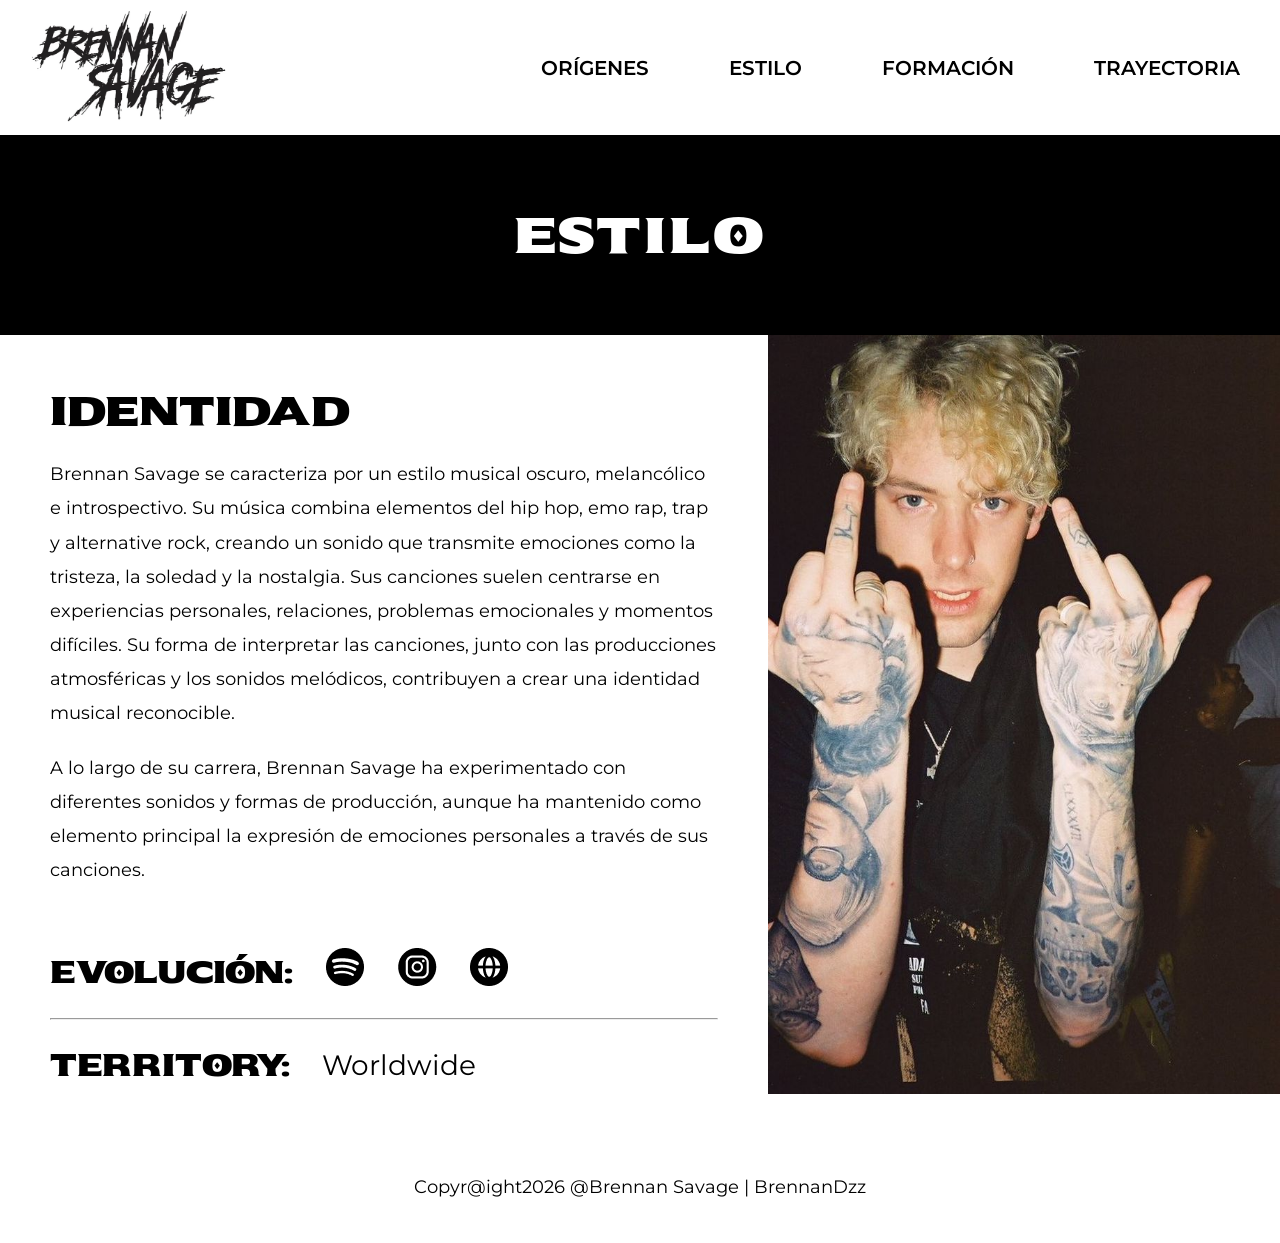
==== estilo.html @ d075350f "feat: add initial website files" ====
<!doctype html>
<html lang="es">
  <head>
    <meta charset="UTF-8" />
    <meta name="viewport" content="width=device-width, initial-scale=1.0" />
    <link rel="stylesheet" href="Css/style.css" />
    <link rel="preconnect" href="https://fonts.googleapis.com" />
    <link rel="preconnect" href="https://fonts.gstatic.com" crossorigin />
    <link
      href="https://fonts.googleapis.com/css2?family=Sekuya&display=swap"
      rel="stylesheet" />
    <link
      href="https://fonts.googleapis.com/css2?family=Montserrat:ital,wght@0,100..900;1,100..900&family=Sekuya&display=swap"
      rel="stylesheet" />

    <title>Brennan Sabvage</title>
  </head>
  <body>
    <div class="contenedor contenedor-estilo">
      <header>
        <img
          class="logo"
          src="Img/Logo-Brennan-Savage.webp"
          alt="logo del artista Brennan Savage" />
        <nav class="menu-nav">
          <ul>
            <li>
              <a href="index.html" target="_blank"
                rel="noopener noreferrer">Orígenes</a>
            </li>
            <li>
              <a href="estilo.html" target="_blank"
                rel="noopener noreferrer">Estilo</a>
            </li>
            <li>
              <a href="formacion.html" target="_blank"
                rel="noopener noreferrer">Formación</a>
            </li>
            <li>
              <a
                href="trayectoria.html"
                target="_blank"
                rel="noopener noreferrer">Trayectoria</a>
            </li>
          </ul>
        </nav>
      </header>
      <div class="titulo"><h1>Estilo</h1></div>
      <main>
        <h2>Identidad</h2>
        <p>
          Brennan Savage se caracteriza por un estilo musical oscuro,
          melancólico e introspectivo. Su música combina elementos del hip hop,
          emo rap, trap y alternative rock, creando un sonido que transmite
          emociones como la tristeza, la soledad y la nostalgia. Sus canciones
          suelen centrarse en experiencias personales, relaciones, problemas
          emocionales y momentos difíciles. Su forma de interpretar las
          canciones, junto con las producciones atmosféricas y los sonidos
          melódicos, contribuyen a crear una identidad musical reconocible.
        </p>
        <p>
          A lo largo de su carrera, Brennan Savage ha experimentado con
          diferentes sonidos y formas de producción, aunque ha mantenido como
          elemento principal la expresión de emociones personales a través de
          sus canciones.
        </p>
        <section class="redes-sociales">
          <h3>Evolución:</h3>
          <ul>
            <li>
              <a
                href="https://open.spotify.com/intl-es/artist/6SSmy635N3a4oWmPk85xpK"
                target="_blank"><img src="Img/spotify.png"
                  alt="Simbolo de spotify" /></a>
            </li>
            <li>
              <a
                href="https://www.instagram.com/brennansavage/?hl=es"
                target="_blank"
                rel="noopener noreferrer"><img src="Img/instagram.png"
                  alt="Simbolo de Instagram" /></a>
            </li>
            <li>
              <a
                href="https://www.youtube.com/brennansavage"
                target="_blank"
                rel="noopener noreferrer"><img src="Img/global.png"
                  alt="Simbolo del mundo" /></a>
            </li>
          </ul>
        </section>
        <hr />
        <section class="redes-sociales-2">
          <h3>Territory:</h3>
          <p>Worldwide</p>
        </section>
      </main>

      <aside class="Imagen-aside invertido">
        <img
          class="Fotografia-Brennan"
          src="Img/Brennan-Estilo.jpg"
          alt="Fotografía estilo de Brennan Savage" />
      </aside>

      <footer>
        <p>
          Copyr@ight2026 @Brennan Savage |
          <a href="https://github.com/BrennanDzz/BrennanDzz1"
            target="_blank">BrennanDzz</a>
        </p>
      </footer>
    </div>
  </body>
</html>
---- Css/style.css ----
/* Selecciona todos los elementos, antes y después */
*,
*::before,
*::after {
  box-sizing: border-box;
  /* Incluye el padding y border en el ancho total */
  margin: 0;
  /* Elimina márgenes heredados */
  padding: 0;
  /* Elimina rellenos heredados */
}

/* --- */

/* Generales */
h1,
h2,
h3,
h4,
h5,
h6 {
  font-family: "Sekuya", system-ui;
  font-weight: 400;
  font-style: normal;
}

p,
a,
span,
li {
  font-size: 18px;
  font-family: "Montserrat";
  line-height: 1.8;
  margin-bottom: 10px;
}

ul li {
  list-style: none;
  margin-bottom: 0;
}

li a {
  text-decoration: none;
  font-size: 20px;
  color: black;
}

/* --- */

/* Contenedor */
.contenedor {
  max-width: 1800px;
  display: grid;
  grid-template-columns: repeat(3, 1fr);
  grid-template-rows: repeat(4, auto);
  grid-template-areas:
    "header header header"
    "titulo titulo titulo"
    "aside main main "
    "footer footer footer";
}



.contenedor-estilo {
  grid-template-areas:
    "header header header"
    "titulo titulo titulo"
    "main main aside "
    "footer footer footer";
}

.contenedor-trayectoria {

  grid-template-areas:
    "header header header"
    "titulo titulo titulo"
    "main main main"
    "footer footer footer";
}


/* --- */

/* Header  */
header {
  display: flex;
  justify-content: space-between;
  grid-area: header;

}

.menu-nav {

  grid-area: nav;
  display: flex;

}

.menu-nav ul {
  display: flex;


}

.menu-nav a {
  padding: 20px 40px;

}

header ul li {
  display: flex;
  margin-bottom: 0;
}

header ul li a {
  font-weight: 600;
  text-transform: uppercase;
  display: flex;
  align-items: center;
  margin-bottom: 0;
}

header ul li:hover {
  background-color: black;
}

header ul li:hover a {
  color: white;
}

.logo {
  width: 200px;
  margin-left: 30px;
}



/* --- */

/* Div */
.titulo {
  grid-area: titulo;
  background-color: rgba(18, 18, 18, .6);

}

div h1 {
  height: 200px;
  background-color: black;
  display: flex;
  align-items: center;
  justify-content: center;
  color: white;
  font-size: 50px;
  letter-spacing: 3px;
  grid-area: titulo;
}

.hero {
  position: relative;
  background:
    linear-gradient(rgba(0, 0, 0, 0.5), rgba(0, 0, 0, 0.5)),
    url("../Img/b-savage-ig-panoramica.webp");
  background-size: cover;
  background-position: center;
  height: 100vh;
}


/* 
.hero .difuminado{
  position: absolute;
  background-color: rgba(255, 255, 255, 0);
  z-index: 3;
  height: 100vh;
  width: 100vw;
  bottom: -500px;
  backdrop-filter: blur(5px);
  
    
}
 */
/* --- */

/* Main | Redes Sociales */
main {
  grid-area: main;
  padding: 50px;

}

main h2,
main>p {
  margin-bottom: 20px;
}

main>p {
  line-height: 1.9;
}

main section p {
  margin-bottom: 0;
}

main h2 {
  font-size: 40px;
}


.main-trayectoria {
  background-color: black;
  max-width: 1800px;
  color: white;
  margin: 0;
  grid-area: main;
  padding: 0px;
  display: grid;
  grid-template-columns: repeat(2, 1fr);
  grid-template-rows: repeat(auto, 1fr);
  grid-template-areas:
    "nube-1 nube-1"
    "section-1 section-2"
    "section-1 section-3"
    "nube-2 nube-2"
  ;

  position: relative;


}

.nubes-1 {
  grid-area: nube-1;
  margin-top: -20px;


}

.nubes-2 {
  grid-area: nube-2;
  margin-bottom: 0px;

}

.section-1 {
  grid-area: section-1;
  margin: 0 auto;
}

.section-2 {
  grid-area: section-2;
  margin: 0 auto;
}

.section-3 {
  grid-area: section-3;
  margin: 0 auto;

  transform: rotate(180deg);

}

.nubes-1,
.nubes-2 {
  position: relative;
  width: 100%;
  z-index: 30;
}

.main-trayectoria section {
  padding: 20px;
}

.main-trayectoria section ol {
  padding-left: 30px;
}

.main-trayectoria section ol li {
  margin: 0;
  font-size: 14px;
}

.main-trayectoria span {
  color: #ad030f;
}



.redes-sociales {
  display: flex;
  column-gap: 32px;
  padding-top: 40px;
  align-items: center;
}

.redes-sociales a,
.redes-sociales-2 a {
  display: block;
  margin-bottom: 0;
}

.redes-sociales ul {
  display: flex;
  column-gap: 32px;
}

.redes-sociales-2 {
  display: flex;
  column-gap: 32px;
  align-items: center;
}

.redes-sociales-2 p {
  font-size: 28px;
}

.redes-sociales h3,
.redes-sociales-2 h3 {
  font-size: 30px;
}

hr {
  border: 2px solid bottom;
  margin: 20px 0;
}

/* --- */

/* Aside | Aside - Img */
aside {
  grid-area: aside;
}

.Imagen-aside .Fotografia-Brennan {
  width: 40vw;
  max-width: 1200px;
}


/* Footer */

footer {
  display: flex;
  justify-content: center;
  padding: 30px;
  grid-area: footer;
}

.vlog {
  padding: 0;
}

.background-img-vlog {
  background-image:

    url("../Img/Vlog-Brennan.png");
  background-size: cover;
  background-position: center;
  height: 100vh;
  width: 1800px;
}


footer a {
  color: black;
  text-decoration: none;
}

footer a:hover {
  color: gainsboro;
}

/* --- */
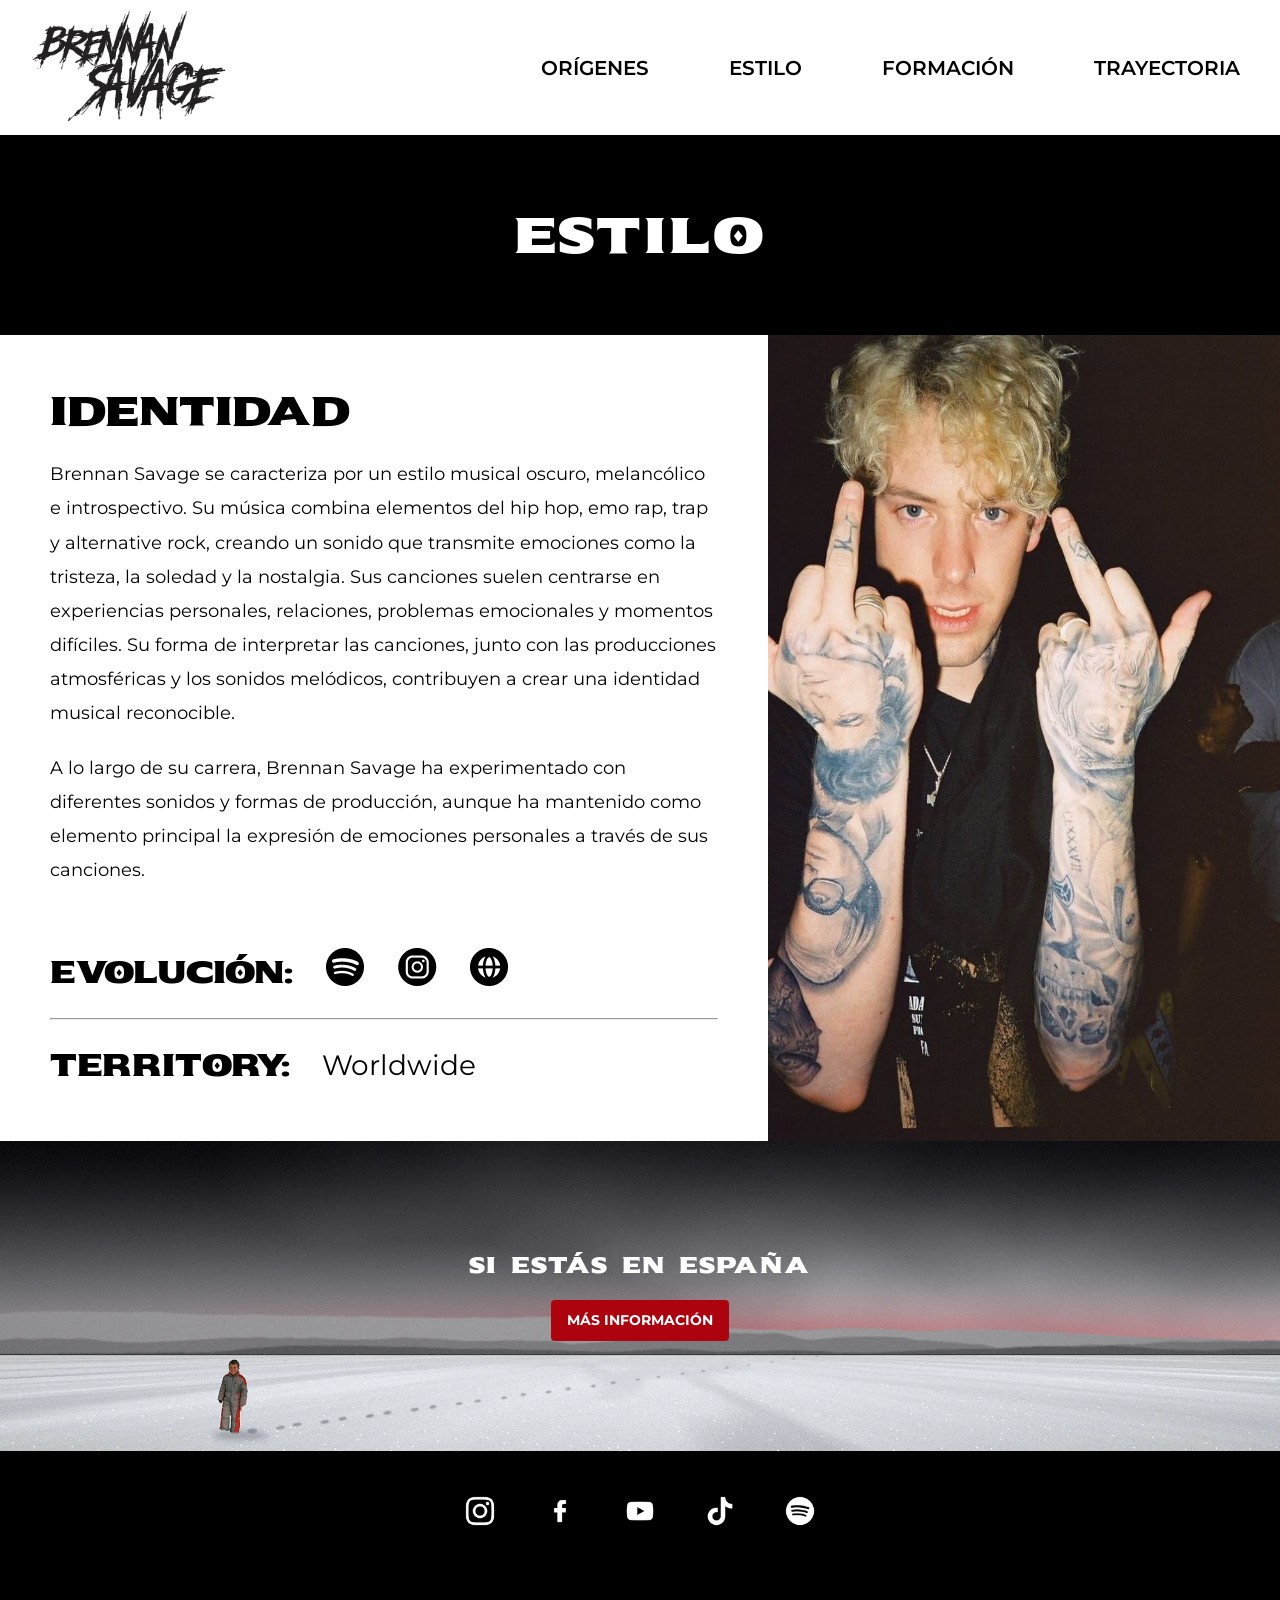
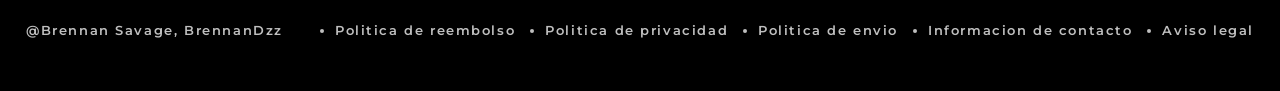
==== commit da254bf4: "feat: update style page footer" ====
--- a/estilo.html
+++ b/estilo.html
@@ -1,115 +1,130 @@
 <!doctype html>
 <html lang="es">
-  <head>
-    <meta charset="UTF-8" />
-    <meta name="viewport" content="width=device-width, initial-scale=1.0" />
-    <link rel="stylesheet" href="Css/style.css" />
-    <link rel="preconnect" href="https://fonts.googleapis.com" />
-    <link rel="preconnect" href="https://fonts.gstatic.com" crossorigin />
-    <link
-      href="https://fonts.googleapis.com/css2?family=Sekuya&display=swap"
-      rel="stylesheet" />
-    <link
-      href="https://fonts.googleapis.com/css2?family=Montserrat:ital,wght@0,100..900;1,100..900&family=Sekuya&display=swap"
-      rel="stylesheet" />
 
-    <title>Brennan Sabvage</title>
-  </head>
-  <body>
-    <div class="contenedor contenedor-estilo">
-      <header>
-        <img
-          class="logo"
-          src="Img/Logo-Brennan-Savage.webp"
-          alt="logo del artista Brennan Savage" />
-        <nav class="menu-nav">
-          <ul>
-            <li>
-              <a href="index.html" target="_blank"
-                rel="noopener noreferrer">Orígenes</a>
-            </li>
-            <li>
-              <a href="estilo.html" target="_blank"
-                rel="noopener noreferrer">Estilo</a>
-            </li>
-            <li>
-              <a href="formacion.html" target="_blank"
-                rel="noopener noreferrer">Formación</a>
-            </li>
-            <li>
-              <a
-                href="trayectoria.html"
-                target="_blank"
-                rel="noopener noreferrer">Trayectoria</a>
-            </li>
-          </ul>
-        </nav>
-      </header>
-      <div class="titulo"><h1>Estilo</h1></div>
-      <main>
-        <h2>Identidad</h2>
-        <p>
-          Brennan Savage se caracteriza por un estilo musical oscuro,
-          melancólico e introspectivo. Su música combina elementos del hip hop,
-          emo rap, trap y alternative rock, creando un sonido que transmite
-          emociones como la tristeza, la soledad y la nostalgia. Sus canciones
-          suelen centrarse en experiencias personales, relaciones, problemas
-          emocionales y momentos difíciles. Su forma de interpretar las
-          canciones, junto con las producciones atmosféricas y los sonidos
-          melódicos, contribuyen a crear una identidad musical reconocible.
-        </p>
-        <p>
-          A lo largo de su carrera, Brennan Savage ha experimentado con
-          diferentes sonidos y formas de producción, aunque ha mantenido como
-          elemento principal la expresión de emociones personales a través de
-          sus canciones.
-        </p>
-        <section class="redes-sociales">
-          <h3>Evolución:</h3>
-          <ul>
-            <li>
-              <a
-                href="https://open.spotify.com/intl-es/artist/6SSmy635N3a4oWmPk85xpK"
-                target="_blank"><img src="Img/spotify.png"
-                  alt="Simbolo de spotify" /></a>
-            </li>
-            <li>
-              <a
-                href="https://www.instagram.com/brennansavage/?hl=es"
-                target="_blank"
-                rel="noopener noreferrer"><img src="Img/instagram.png"
-                  alt="Simbolo de Instagram" /></a>
-            </li>
-            <li>
-              <a
-                href="https://www.youtube.com/brennansavage"
-                target="_blank"
-                rel="noopener noreferrer"><img src="Img/global.png"
-                  alt="Simbolo del mundo" /></a>
-            </li>
-          </ul>
-        </section>
-        <hr />
-        <section class="redes-sociales-2">
-          <h3>Territory:</h3>
-          <p>Worldwide</p>
-        </section>
-      </main>
+<head>
+  <meta charset="UTF-8" />
+  <meta name="viewport" content="width=device-width, initial-scale=1.0" />
+  <link rel="stylesheet" href="Css/style.css" />
+  <link rel="preconnect" href="https://fonts.googleapis.com" />
+  <link rel="preconnect" href="https://fonts.gstatic.com" crossorigin />
+  <link href="https://fonts.googleapis.com/css2?family=Sekuya&display=swap" rel="stylesheet" />
+  <link
+    href="https://fonts.googleapis.com/css2?family=Montserrat:ital,wght@0,100..900;1,100..900&family=Sekuya&display=swap"
+    rel="stylesheet" />
 
-      <aside class="Imagen-aside invertido">
-        <img
-          class="Fotografia-Brennan"
-          src="Img/Brennan-Estilo.jpg"
-          alt="Fotografía estilo de Brennan Savage" />
-      </aside>
+  <title>Brennan Sabvage</title>
+</head>
 
-      <footer>
-        <p>
-          Copyr@ight2026 @Brennan Savage |
-          <a href="https://github.com/BrennanDzz/BrennanDzz1"
-            target="_blank">BrennanDzz</a>
-        </p>
-      </footer>
+<body>
+  <div class="contenedor contenedor-estilo">
+    <header>
+      <img class="logo" src="Img/Logo-Brennan-Savage.webp" alt="logo del artista Brennan Savage" />
+      <nav class="menu-nav">
+        <ul>
+          <li>
+            <a href="index.html" target="_blank" rel="noopener noreferrer">Orígenes</a>
+          </li>
+          <li>
+            <a href="estilo.html" target="_blank" rel="noopener noreferrer">Estilo</a>
+          </li>
+          <li>
+            <a href="formacion.html" target="_blank" rel="noopener noreferrer">Formación</a>
+          </li>
+          <li>
+            <a href="trayectoria.html" target="_blank" rel="noopener noreferrer">Trayectoria</a>
+          </li>
+        </ul>
+      </nav>
+    </header>
+    <div class="titulo">
+      <h1>Estilo</h1>
     </div>
-  </body>
-</html>
+    <main>
+      <h2>Identidad</h2>
+      <p>
+        Brennan Savage se caracteriza por un estilo musical oscuro,
+        melancólico e introspectivo. Su música combina elementos del hip hop,
+        emo rap, trap y alternative rock, creando un sonido que transmite
+        emociones como la tristeza, la soledad y la nostalgia. Sus canciones
+        suelen centrarse en experiencias personales, relaciones, problemas
+        emocionales y momentos difíciles. Su forma de interpretar las
+        canciones, junto con las producciones atmosféricas y los sonidos
+        melódicos, contribuyen a crear una identidad musical reconocible.
+      </p>
+      <p>
+        A lo largo de su carrera, Brennan Savage ha experimentado con
+        diferentes sonidos y formas de producción, aunque ha mantenido como
+        elemento principal la expresión de emociones personales a través de
+        sus canciones.
+      </p>
+      <section class="redes-sociales">
+        <h3>Evolución:</h3>
+        <ul>
+          <li>
+            <a href="https://open.spotify.com/intl-es/artist/6SSmy635N3a4oWmPk85xpK" target="_blank"><img
+                src="Img/spotify.png" alt="Simbolo de spotify" /></a>
+          </li>
+          <li>
+            <a href="https://www.instagram.com/brennansavage/?hl=es" target="_blank" rel="noopener noreferrer"><img
+                src="Img/instagram.png" alt="Simbolo de Instagram" /></a>
+          </li>
+          <li>
+            <a href="https://www.youtube.com/brennansavage" target="_blank" rel="noopener noreferrer"><img
+                src="Img/global.png" alt="Simbolo del mundo" /></a>
+          </li>
+        </ul>
+      </section>
+      <hr />
+      <section class="redes-sociales-2">
+        <h3>Territory:</h3>
+        <p>Worldwide</p>
+      </section>
+    </main>
+
+    <aside class="Imagen-aside invertido">
+      <img class="Fotografia-Brennan" src="Img/Brennan-Estilo.jpg" alt="Fotografía estilo de Brennan Savage" />
+    </aside>
+
+    <footer class="vlog">
+      <div class="cta-footer">
+        <h5>Si estás en España</h5>
+        <a href="https://brennansavage.com" target="_blank">Más Información</a>
+      </div>
+      <div class="social-icon">
+        <a href="https://www.instagram.com/brennansavage/" target="_blank">
+          <img src="Img/ig-icon.png" alt="Icono de instagram">
+          <img src="Img/ig-icon-red.png" alt="Icono de instagram" class="icon-red">
+        </a>
+        <a href="https://www.facebook.com/brennansavagemusic/" target="_blank">
+          <img src="Img/fb-icon.png" alt="Icono de facebook">
+          <img src="Img/fb-icon-red.png" alt="Icono de facebook" class="icon-red">
+        </a>
+        <a href="https://www.youtube.com/brennansavage" target="_blank">
+          <img src="Img/yt-icon.png" alt="Icono de facebook">
+          <img src="Img/yt-icon-red.png" alt="Icono de Youtube" class="icon-red">
+        </a>
+        <a href="https://www.tiktok.com/@brennansavage" target="_blank">
+          <img src="Img/tiktok-icon.png" alt="Icono de facebook">
+          <img src="Img/tiktok-icon-red.png" alt="Icono de Tiktok" class="icon-red">
+        </a>
+        <a href="https://open.spotify.com/intl-es/artist/6SSmy635N3a4oWmPk85xpK" target="_blank">
+          <img src="Img/spotify-icon.png" alt="Icono de facebook">
+          <img src="Img/spotify-icon-red.png" alt="Icono de Spotify" class="icon-red">
+        </a>
+
+      </div>
+      <div class="textos-legales">
+        <small>@Brennan Savage, <a href="https://github.com/BrennanDzz" target="_blank">BrennanDzz</a></small>
+        <ul>
+          <li>Politica de reembolso</li>
+          <li>Politica de privacidad</li>
+          <li>Politica de envio</li>
+          <li>Informacion de contacto</li>
+          <li>Aviso legal</li>
+        </ul>
+      </div>
+    </footer>
+  </div>
+</body>
+
+</html>
--- a/Css/style.css
+++ b/Css/style.css
@@ -27,7 +27,8 @@
 p,
 a,
 span,
-li {
+li,
+small {
   font-size: 18px;
   font-family: "Montserrat";
   line-height: 1.8;
@@ -60,8 +61,6 @@
     "footer footer footer";
 }
 
-
-
 .contenedor-estilo {
   grid-template-areas:
     "header header header"
@@ -71,7 +70,6 @@
 }
 
 .contenedor-trayectoria {
-
   grid-template-areas:
     "header header header"
     "titulo titulo titulo"
@@ -79,7 +77,6 @@
     "footer footer footer";
 }
 
-
 /* --- */
 
 /* Header  */
@@ -87,25 +84,19 @@
   display: flex;
   justify-content: space-between;
   grid-area: header;
-
 }
 
 .menu-nav {
-
   grid-area: nav;
   display: flex;
-
 }
 
 .menu-nav ul {
   display: flex;
-
-
 }
 
 .menu-nav a {
   padding: 20px 40px;
-
 }
 
 header ul li {
@@ -134,15 +125,12 @@
   margin-left: 30px;
 }
 
-
-
 /* --- */
 
 /* Div */
 .titulo {
   grid-area: titulo;
-  background-color: rgba(18, 18, 18, .6);
-
+  background-color: black;
 }
 
 div h1 {
@@ -164,30 +152,14 @@
     url("../Img/b-savage-ig-panoramica.webp");
   background-size: cover;
   background-position: center;
-  height: 100vh;
-}
-
-
-/* 
-.hero .difuminado{
-  position: absolute;
-  background-color: rgba(255, 255, 255, 0);
-  z-index: 3;
-  height: 100vh;
-  width: 100vw;
-  bottom: -500px;
-  backdrop-filter: blur(5px);
-  
-    
-}
- */
-/* --- */
+  aspect-ratio: 16/9;
+  mask-image: linear-gradient(to bottom, #000 95%, transparent 100%);
+}
 
 /* Main | Redes Sociales */
 main {
   grid-area: main;
   padding: 50px;
-
 }
 
 main h2,
@@ -206,7 +178,6 @@
 main h2 {
   font-size: 40px;
 }
-
 
 .main-trayectoria {
   background-color: black;
@@ -215,32 +186,37 @@
   margin: 0;
   grid-area: main;
   padding: 0px;
+}
+
+.nubes-1,
+.nubes-2 {
+  width: 100%;
+}
+
+.div-nubes {
+  grid-area: nube;
+}
+
+.div-nubes .nubes-1 {
+  mask-image: linear-gradient(to top, #000 95%, transparent 100%);
+  position: relative;
+  top: -20px;
+}
+
+.main-trayectoria .div-secciones {
   display: grid;
   grid-template-columns: repeat(2, 1fr);
   grid-template-rows: repeat(auto, 1fr);
   grid-template-areas:
-    "nube-1 nube-1"
     "section-1 section-2"
-    "section-1 section-3"
-    "nube-2 nube-2"
-  ;
-
-  position: relative;
-
-
-}
-
-.nubes-1 {
-  grid-area: nube-1;
-  margin-top: -20px;
-
-
-}
-
-.nubes-2 {
-  grid-area: nube-2;
-  margin-bottom: 0px;
-
+    "section-1 section-3";
+
+  padding: 40px 0 40px 0;
+}
+
+.div-secciones li {
+  padding: 3px 0;
+  text-transform: uppercase;
 }
 
 .section-1 {
@@ -258,14 +234,6 @@
   margin: 0 auto;
 
   transform: rotate(180deg);
-
-}
-
-.nubes-1,
-.nubes-2 {
-  position: relative;
-  width: 100%;
-  z-index: 30;
 }
 
 .main-trayectoria section {
@@ -285,8 +253,6 @@
   color: #ad030f;
 }
 
-
-
 .redes-sociales {
   display: flex;
   column-gap: 32px;
@@ -330,13 +296,14 @@
 /* Aside | Aside - Img */
 aside {
   grid-area: aside;
-}
-
-.Imagen-aside .Fotografia-Brennan {
+  height: 100%;
+}
+
+aside .Fotografia-Brennan {
   width: 40vw;
+  height: inherit;
   max-width: 1200px;
 }
-
 
 /* Footer */
 
@@ -345,22 +312,9 @@
   justify-content: center;
   padding: 30px;
   grid-area: footer;
-}
-
-.vlog {
-  padding: 0;
-}
-
-.background-img-vlog {
-  background-image:
-
-    url("../Img/Vlog-Brennan.png");
-  background-size: cover;
-  background-position: center;
-  height: 100vh;
-  width: 1800px;
-}
-
+  flex-wrap: wrap;
+  max-width: 1800px;
+}
 
 footer a {
   color: black;
@@ -371,4 +325,220 @@
   color: gainsboro;
 }
 
-/* --- */+/* Footer | Pag. Trayectoria | Vlog | YT*/
+.vlog {
+  padding: 0;
+  background-color: black;
+  width: 100%;
+}
+
+.vlog-background-img {
+  background-image: url("../Img/Vlog-Brennan.png");
+  background-size: cover;
+  background-position: center;
+  width: inherit;
+  aspect-ratio: 16/9;
+}
+
+.yt-carrusel {
+  display: flex;
+  padding: 10px 30px;
+  width: inherit;
+  height: 300px;
+  gap: 20px;
+}
+
+.yt-item {
+  width: inherit;
+  background-size: cover;
+  background-position: center;
+  display: flex;
+  align-items: center;
+  justify-content: center;
+  position: relative;
+}
+
+.yt-item:hover {
+  cursor: pointer;
+}
+
+.yt-item:first-child {
+  background-image:
+    url("../Img/trayectoria-miniatura-bn-3.png");
+}
+
+.yt-item:nth-child(2) {
+  background-image:
+    url("../Img/trayectoria-miniatura-bn-2.png");
+}
+
+.yt-item:last-child {
+  background-image:
+    url("../Img/trayectoria-miniatura-bn-1.png");
+}
+
+.yt-item:first-child::after {
+  background-image: url("../Img/trayectoria-miniatura-3.jpg");
+}
+
+.yt-item:nth-child(2)::after {
+  background-image: url("../Img/trayectoria-miniatura-2.jpg");
+}
+
+.yt-item:last-child::after {
+  background-image: url("../Img/trayectoria-miniatura-1.jpg");
+}
+
+.yt-item:first-child::after,
+.yt-item:nth-child(2)::after,
+.yt-item:last-child::after {
+  content: "";
+  position: absolute;
+  inset: 0;
+  opacity: 0;
+  background-size: cover;
+  background-position: center;
+  z-index: 10;
+  transition: opacity 0.3s ease;
+}
+
+.yt-item:first-child:hover::after,
+.yt-item:nth-child(2):hover::after,
+.yt-item:last-child:hover::after {
+  opacity: 1;
+}
+
+
+.yt-item span {
+  background-color: #ad030f;
+  color: #fff;
+  width: 60px;
+  display: flex;
+  justify-content: center;
+  align-items: center;
+  font-size: 50px;
+  border-radius: 12px;
+  height: 40px;
+  margin: 0;
+  transition: transform 0.3s ease,
+    background-color 0.3s ease;
+  z-index: 30;
+
+}
+
+.yt-item:hover span {
+  transform: scale(1.1);
+  background-color: #d00010;
+}
+
+/* Footer | Pag. Trayectoria | CTA*/
+
+.cta-footer {
+  background-image: url("../Img/banner-nieve-footer.webp");
+  background-size: cover;
+  background-position: center;
+  width: inherit;
+  min-height: 310px;
+  display: flex;
+  flex-flow: column wrap;
+  align-items: center;
+  justify-content: center;
+  row-gap: 20px;
+}
+
+.cta-footer h5 {
+  font-size: 22px;
+  letter-spacing: 2px;
+}
+
+.cta-footer a {
+  margin-bottom: 0;
+  padding: 8px 16px;
+  background-color: #ad030f;
+  border-radius: 4px;
+  font-size: 14px;
+  font-weight: 700;
+  text-transform: uppercase;
+}
+
+.cta-footer a:hover {
+  background-color: #d00010;
+}
+
+.cta-footer>* {
+  color: #fff;
+
+}
+
+/* Footer | Pag. Trayectoria | Social icon */
+
+.social-icon {
+  width: inherit;
+  display: flex;
+  align-items: center;
+  justify-content: center;
+  padding: 20px 0;
+}
+
+.social-icon a {
+  margin-bottom: 0;
+}
+
+.social-icon img {
+  width: 80px;
+  display: block;
+}
+
+.social-icon .icon-red {
+  display: none;
+  transition: opacity 0.2 ease;
+}
+
+.social-icon a:hover .icon-red {
+  display: block;
+
+}
+
+.social-icon a:hover img:not(.icon-red) {
+  display: none;
+
+}
+
+
+/* Footer | Pag. Trayectoria | Textos Legales*/
+
+.textos-legales {
+  display: flex;
+  align-items: center;
+  justify-content: space-around;
+  min-height: 120px;
+  width: inherit;
+}
+
+.textos-legales * {
+  color: #FFFFFFBF;
+  font-size: .80rem;
+  margin-bottom: 0;
+  font-weight: 600;
+  letter-spacing: .099rem;
+}
+
+.textos-legales a:hover,
+.textos-legales li:hover {
+  text-decoration: underline;
+}
+
+.textos-legales ul {
+  display: flex;
+  flex-flow: wrap;
+  gap: 2px 30px;
+}
+
+.textos-legales ul li {
+  list-style: disc;
+}
+
+
+/* --- */
+
+/* Medua Query */
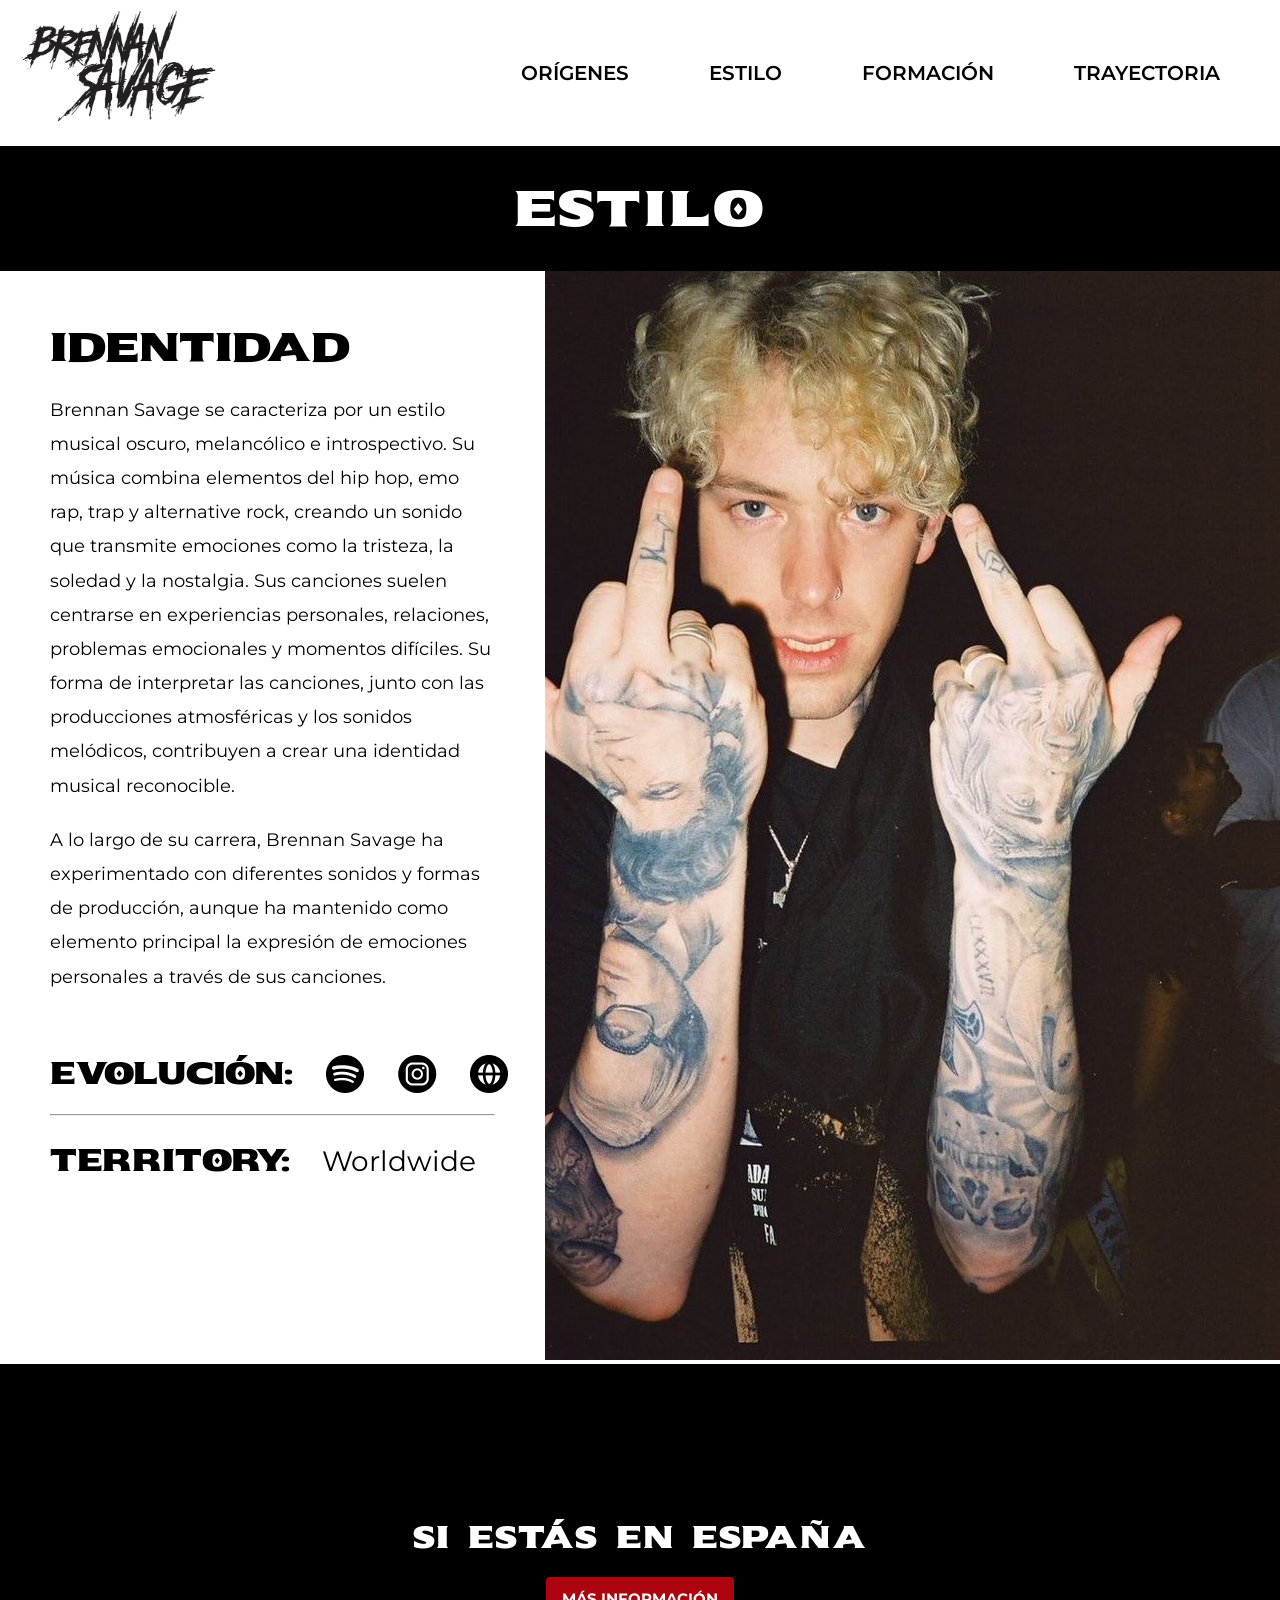
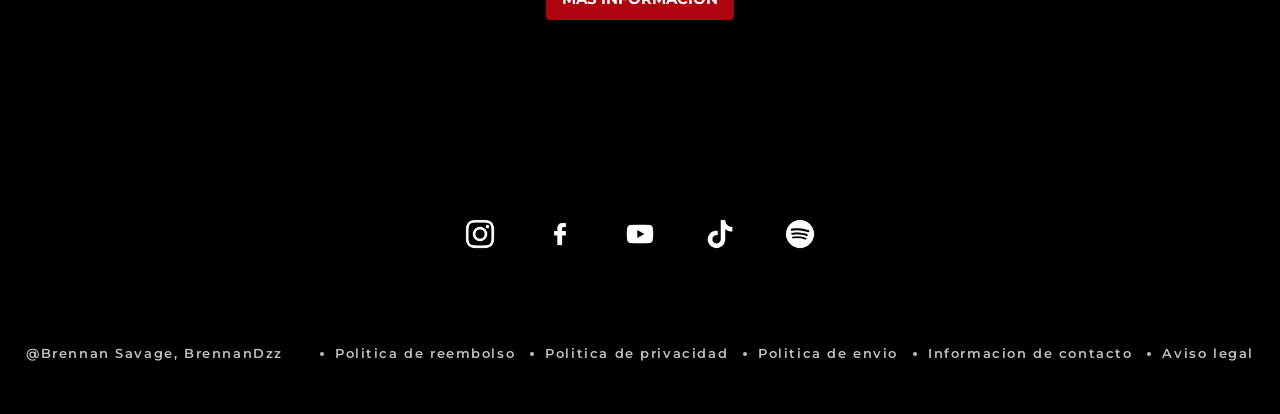
==== commit e50fde42: "feat: add responsive design to index page" ====
--- a/estilo.html
+++ b/estilo.html
@@ -18,7 +18,9 @@
 <body>
   <div class="contenedor contenedor-estilo">
     <header>
-      <img class="logo" src="Img/Logo-Brennan-Savage.webp" alt="logo del artista Brennan Savage" />
+      <a href="index.html"><img class="logo" src="Img/Logo-Brennan-Savage.webp"
+          alt="logo del artista Brennan Savage" /></a>
+
       <nav class="menu-nav">
         <ul>
           <li>
--- a/Css/style.css
+++ b/Css/style.css
@@ -25,7 +25,6 @@
 }
 
 p,
-a,
 span,
 li,
 small {
@@ -33,6 +32,12 @@
   font-family: "Montserrat";
   line-height: 1.8;
   margin-bottom: 10px;
+}
+
+a {
+  font-size: 18px;
+  font-family: "Montserrat";
+  line-height: 1.8;
 }
 
 ul li {
@@ -84,18 +89,21 @@
   display: flex;
   justify-content: space-between;
   grid-area: header;
-}
-
-.menu-nav {
+  position: relative;
+  width: inherit;
+  padding: 0 20px;
+}
+
+nav {
   grid-area: nav;
   display: flex;
 }
 
-.menu-nav ul {
-  display: flex;
-}
-
-.menu-nav a {
+nav ul {
+  display: flex;
+}
+
+nav a {
   padding: 20px 40px;
 }
 
@@ -109,7 +117,7 @@
   text-transform: uppercase;
   display: flex;
   align-items: center;
-  margin-bottom: 0;
+  justify-content: center;
 }
 
 header ul li:hover {
@@ -122,8 +130,15 @@
 
 .logo {
   width: 200px;
-  margin-left: 30px;
-}
+}
+
+/* Nav Mobile */
+.mobile {
+  display: none;
+}
+
+
+
 
 /* --- */
 
@@ -133,8 +148,8 @@
   background-color: black;
 }
 
-div h1 {
-  height: 200px;
+.titulo h1 {
+  padding: 30px;
   background-color: black;
   display: flex;
   align-items: center;
@@ -175,7 +190,7 @@
   margin-bottom: 0;
 }
 
-main h2 {
+h2 {
   font-size: 40px;
 }
 
@@ -262,7 +277,7 @@
 
 .redes-sociales a,
 .redes-sociales-2 a {
-  display: block;
+  display: flex;
   margin-bottom: 0;
 }
 
@@ -281,8 +296,7 @@
   font-size: 28px;
 }
 
-.redes-sociales h3,
-.redes-sociales-2 h3 {
+h3 {
   font-size: 30px;
 }
 
@@ -297,10 +311,11 @@
 aside {
   grid-area: aside;
   height: 100%;
-}
-
-aside .Fotografia-Brennan {
-  width: 40vw;
+  width: 100%;
+}
+
+aside .fotografia-brennan {
+  width: inherit;
   height: inherit;
   max-width: 1200px;
 }
@@ -330,6 +345,7 @@
   padding: 0;
   background-color: black;
   width: 100%;
+  height: 100%;
 }
 
 .vlog-background-img {
@@ -435,20 +451,25 @@
 
 .cta-footer {
   background-image: url("../Img/banner-nieve-footer.webp");
-  background-size: cover;
-  background-position: center;
-  width: inherit;
-  min-height: 310px;
+  background-size: 100% auto;
+  background-repeat: no-repeat;
+  background-position: 100% center;
+  background-attachment: fixed;
+  width: inherit;
+  min-height: 410px;
   display: flex;
   flex-flow: column wrap;
   align-items: center;
   justify-content: center;
   row-gap: 20px;
+  background-color: linear-gradient(to top, #000 95%, transparent 100%);
+
 }
 
 .cta-footer h5 {
-  font-size: 22px;
+  font-size: 30px;
   letter-spacing: 2px;
+  text-align: center;
 }
 
 .cta-footer a {
@@ -456,7 +477,7 @@
   padding: 8px 16px;
   background-color: #ad030f;
   border-radius: 4px;
-  font-size: 14px;
+  font-size: 15px;
   font-weight: 700;
   text-transform: uppercase;
 }
@@ -541,4 +562,120 @@
 
 /* --- */
 
-/* Medua Query */+
+/* Media query | Header */
+@media (max-width: 1200px) {
+
+  p{
+    font-size: 15px;
+  }
+  .redes-sociales-2 p{
+    font-size: 22px;
+  }
+  h2{
+    font-size: 30px;
+  }
+  h3, h5{
+    font-size: 22px;
+  }
+
+  main{
+    padding: 50px 20px;
+  }
+  /* Contenedor */
+  .contenedor {
+    max-width: 1200px;
+
+    grid-template-areas:
+      "header header header"
+      "titulo titulo titulo"
+      "main main main "
+      "aside aside aside"
+      "footer footer footer";
+  }
+
+  /* --- */
+  /* Header | Nav */
+  .desktop {
+    display: none;
+  }
+
+  .mobile {
+    display: flex;
+  }
+
+  .button-toggle {
+    display: block;
+    background: none;
+    border: none;
+    font-size: 3.75rem;
+    cursor: pointer;
+    color: black;
+  }
+
+  .mobile .menu-nav-mobile {
+    display: none;
+  }
+
+  .menu-nav-mobile.open {
+    display: flex;
+    flex-flow: column wrap;
+    position: absolute;
+    top: 140px;
+    left: 0;
+    box-shadow: 0px -5px black;
+    z-index: 50;
+    width: 100%;
+  }
+
+  .menu-nav-mobile li {
+    background-color: #ad030f;
+    width: inherit;
+  }
+
+  .menu-nav-mobile li a {
+    width: inherit;
+  }
+
+  /* --- */
+
+  /* Div | Titulo */
+  .titulo h1 {
+    text-align: center;
+    font-size: 28px;
+  }
+
+  /* --- */
+  /* Main */
+  .main img{
+    width: 35px;
+  }
+  /* --- */
+  /* Aside */
+
+  /* --- */
+
+  /* Footer | CTA */
+
+  .cta-footer {
+    background-image: url("../Img/banner-nieve-footer.webp");
+    background-size: cover;
+    background-repeat: no-repeat;
+    background-position: 100% center;
+    background-attachment: scroll;
+    min-height: 410px;
+  }
+
+  .cta-footer h5 {
+    padding: 0 10px;
+    font-size: 25px;
+
+  }
+  /* --- */
+  /* Footer | textos legales */
+  .textos-legales ul{
+    display: none;
+  }
+  
+  /* --- */
+}
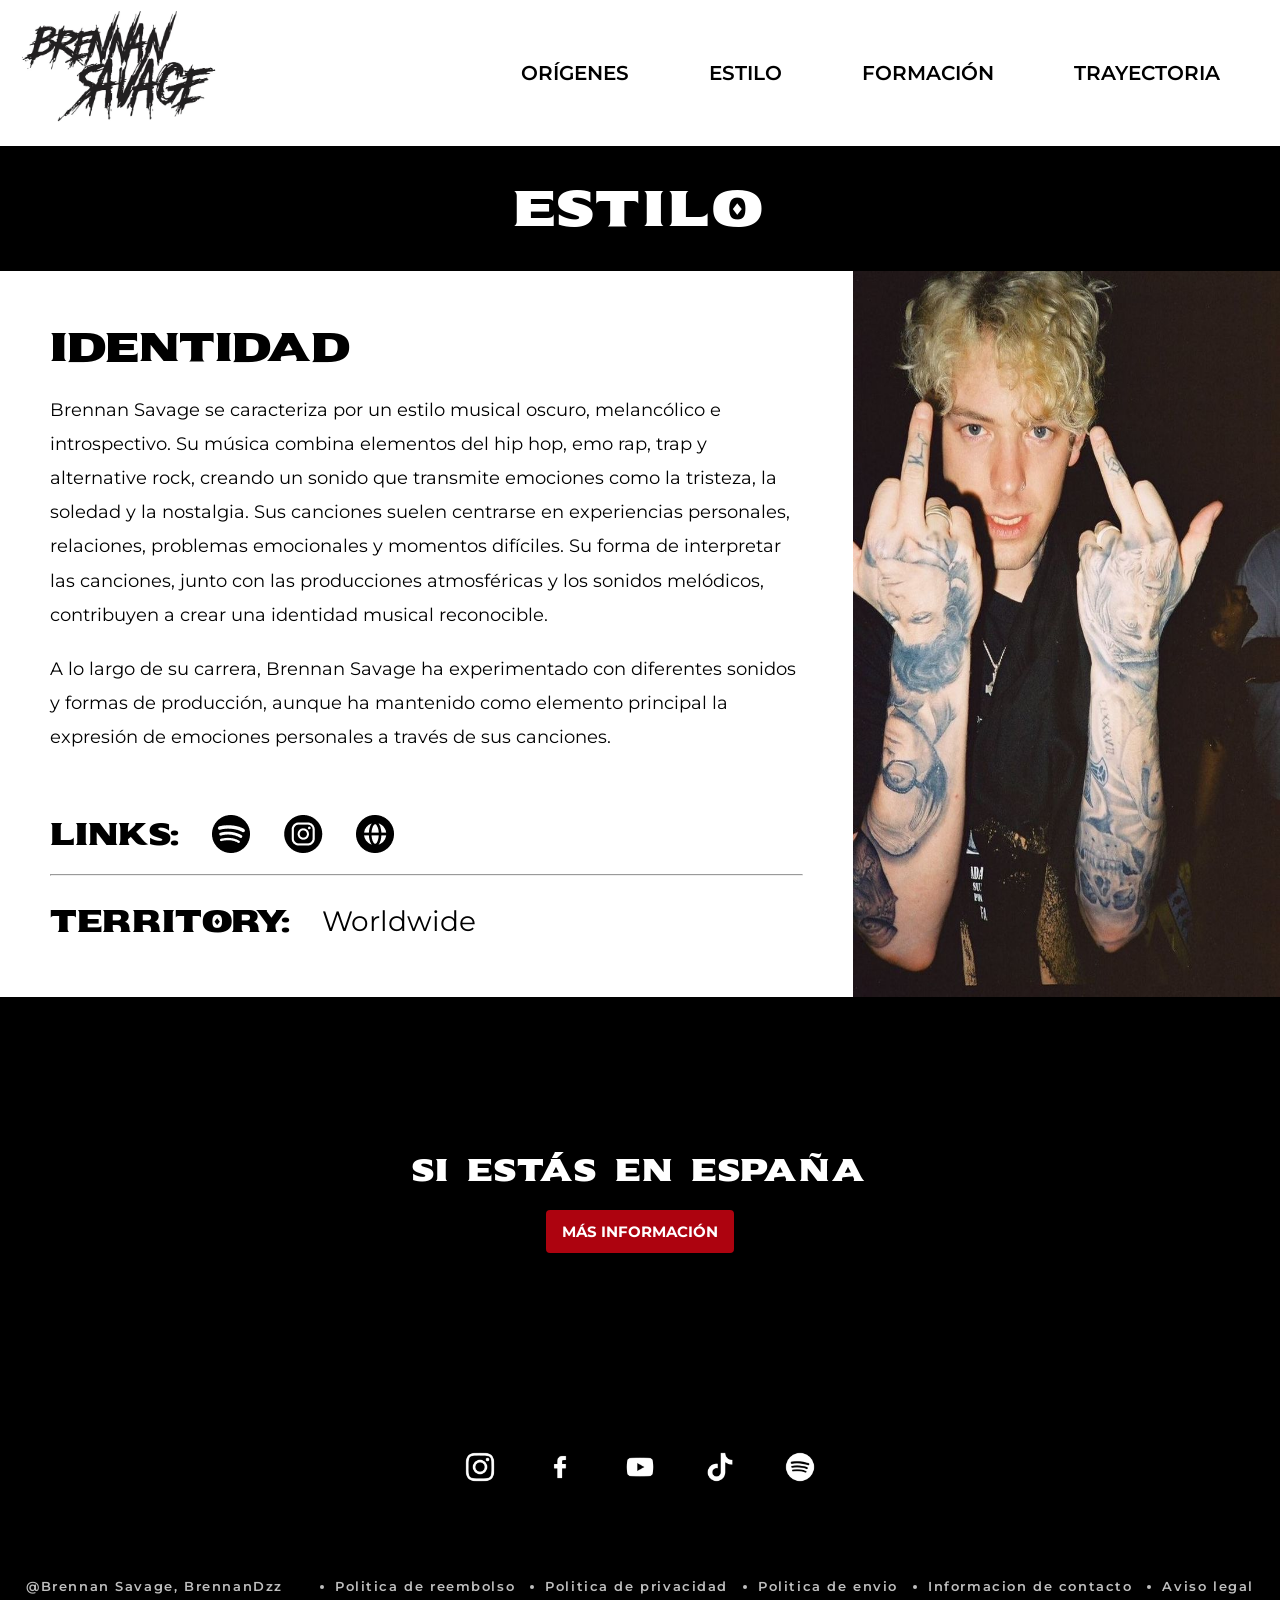
==== commit 064df97d: "feat: add responsive design to style page" ====
--- a/estilo.html
+++ b/estilo.html
@@ -11,7 +11,7 @@
   <link
     href="https://fonts.googleapis.com/css2?family=Montserrat:ital,wght@0,100..900;1,100..900&family=Sekuya&display=swap"
     rel="stylesheet" />
-
+  <script src="https://cdnjs.cloudflare.com/ajax/libs/gsap/3.12.5/gsap.min.js"></script>
   <title>Brennan Sabvage</title>
 </head>
 
@@ -20,9 +20,8 @@
     <header>
       <a href="index.html"><img class="logo" src="Img/Logo-Brennan-Savage.webp"
           alt="logo del artista Brennan Savage" /></a>
-
-      <nav class="menu-nav">
-        <ul>
+      <nav class="desktop ">
+        <ul class="menu-nav-desktop">
           <li>
             <a href="index.html" target="_blank" rel="noopener noreferrer">Orígenes</a>
           </li>
@@ -36,12 +35,33 @@
             <a href="trayectoria.html" target="_blank" rel="noopener noreferrer">Trayectoria</a>
           </li>
         </ul>
+
       </nav>
+      <!-- Nav Mobile -->
+      <nav class="mobile">
+        <button class="button-toggle">☰</button>
+        <ul class="menu-nav-mobile">
+          <li>
+            <a href="index.html" target="_blank" rel="noopener noreferrer">Orígenes</a>
+          </li>
+          <li>
+            <a href="estilo.html" target="_blank" rel="noopener noreferrer">Estilo</a>
+          </li>
+          <li>
+            <a href="formacion.html" target="_blank" rel="noopener noreferrer">Formación</a>
+          </li>
+          <li>
+            <a href="trayectoria.html" target="_blank" rel="noopener noreferrer">Trayectoria</a>
+          </li>
+        </ul>
+
+      </nav>
+      <!-- Nav Mobile -->
     </header>
     <div class="titulo">
       <h1>Estilo</h1>
     </div>
-    <main>
+    <main class="main">
       <h2>Identidad</h2>
       <p>
         Brennan Savage se caracteriza por un estilo musical oscuro,
@@ -59,8 +79,9 @@
         elemento principal la expresión de emociones personales a través de
         sus canciones.
       </p>
+
       <section class="redes-sociales">
-        <h3>Evolución:</h3>
+        <h3>Links:</h3>
         <ul>
           <li>
             <a href="https://open.spotify.com/intl-es/artist/6SSmy635N3a4oWmPk85xpK" target="_blank"><img
@@ -83,8 +104,8 @@
       </section>
     </main>
 
-    <aside class="Imagen-aside invertido">
-      <img class="Fotografia-Brennan" src="Img/Brennan-Estilo.jpg" alt="Fotografía estilo de Brennan Savage" />
+    <aside class="imagen-aside">
+      <img class="fotografia-brennan" src="Img/Brennan-Estilo.jpg" alt="Fotografía estilo de Brennan Savage" />
     </aside>
 
     <footer class="vlog">
@@ -127,6 +148,7 @@
       </div>
     </footer>
   </div>
+  <script src="Js/main.js"></script>
 </body>
 
 </html>
